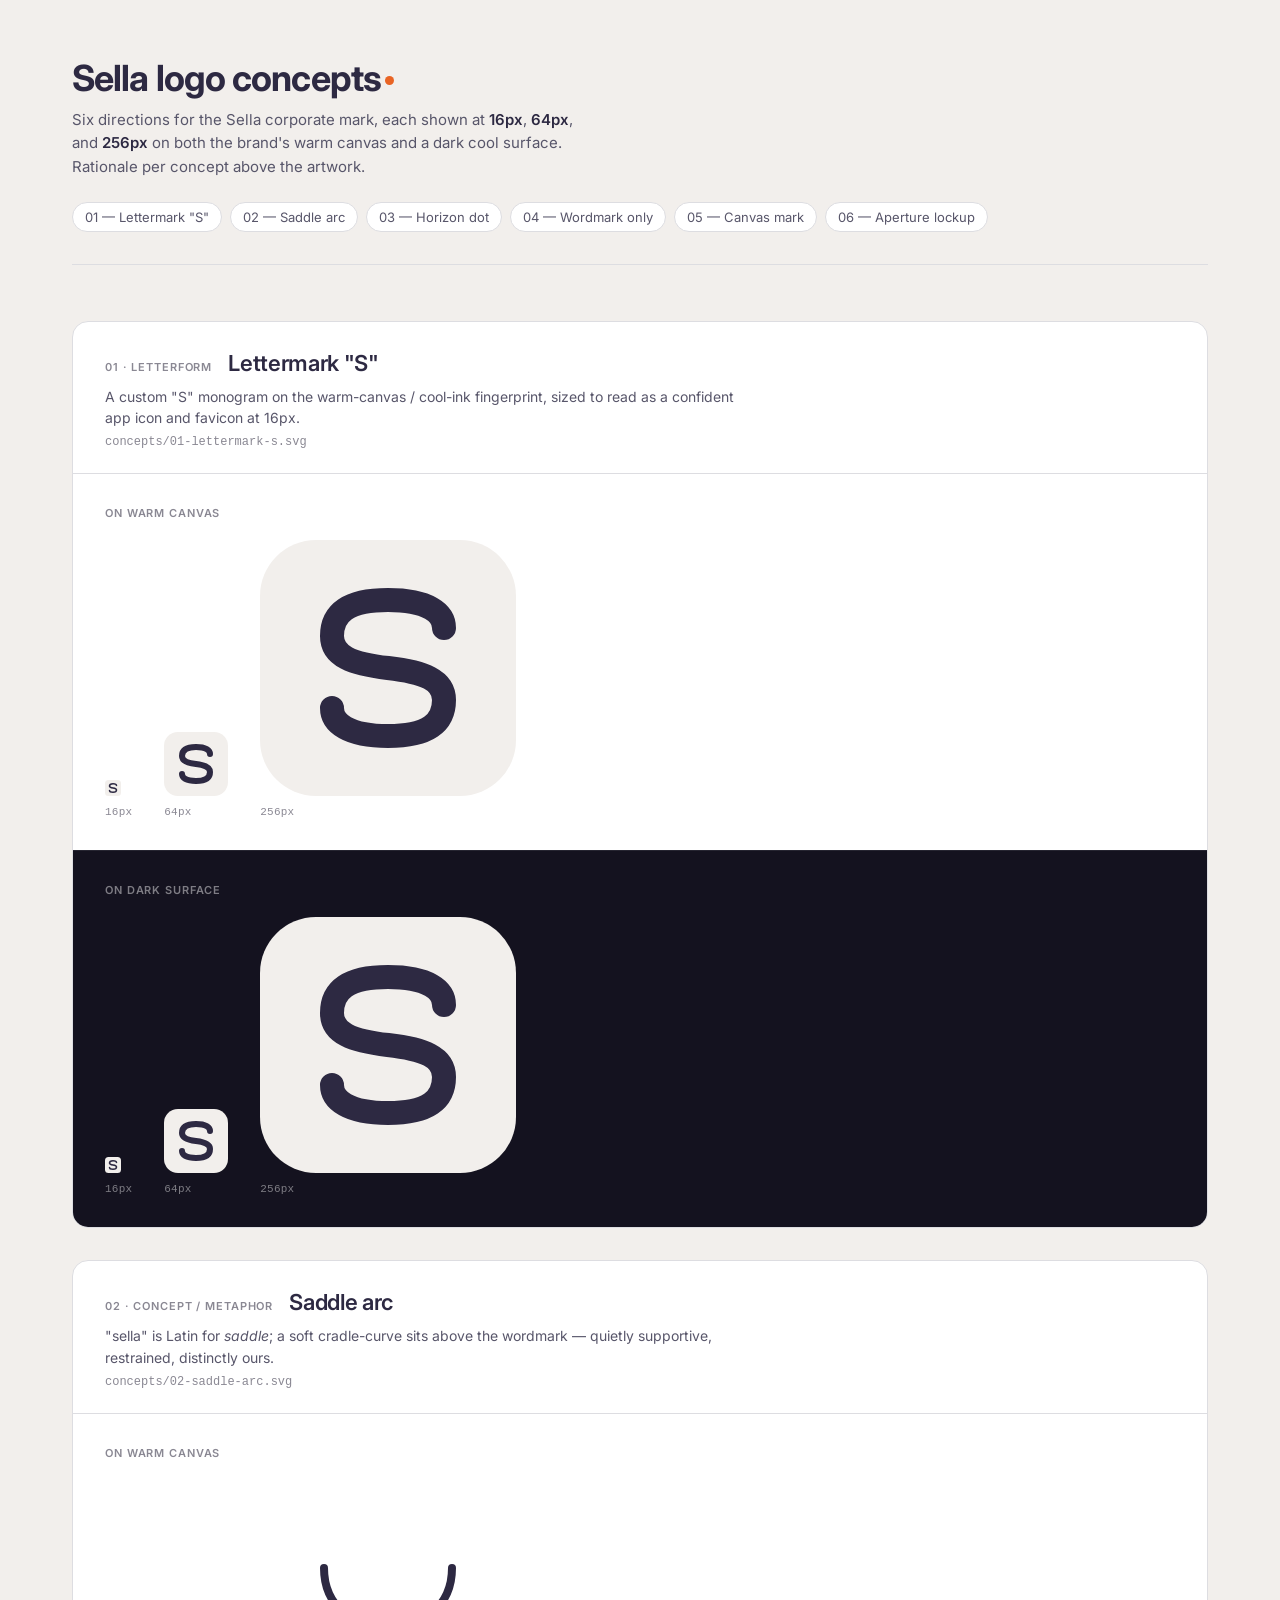
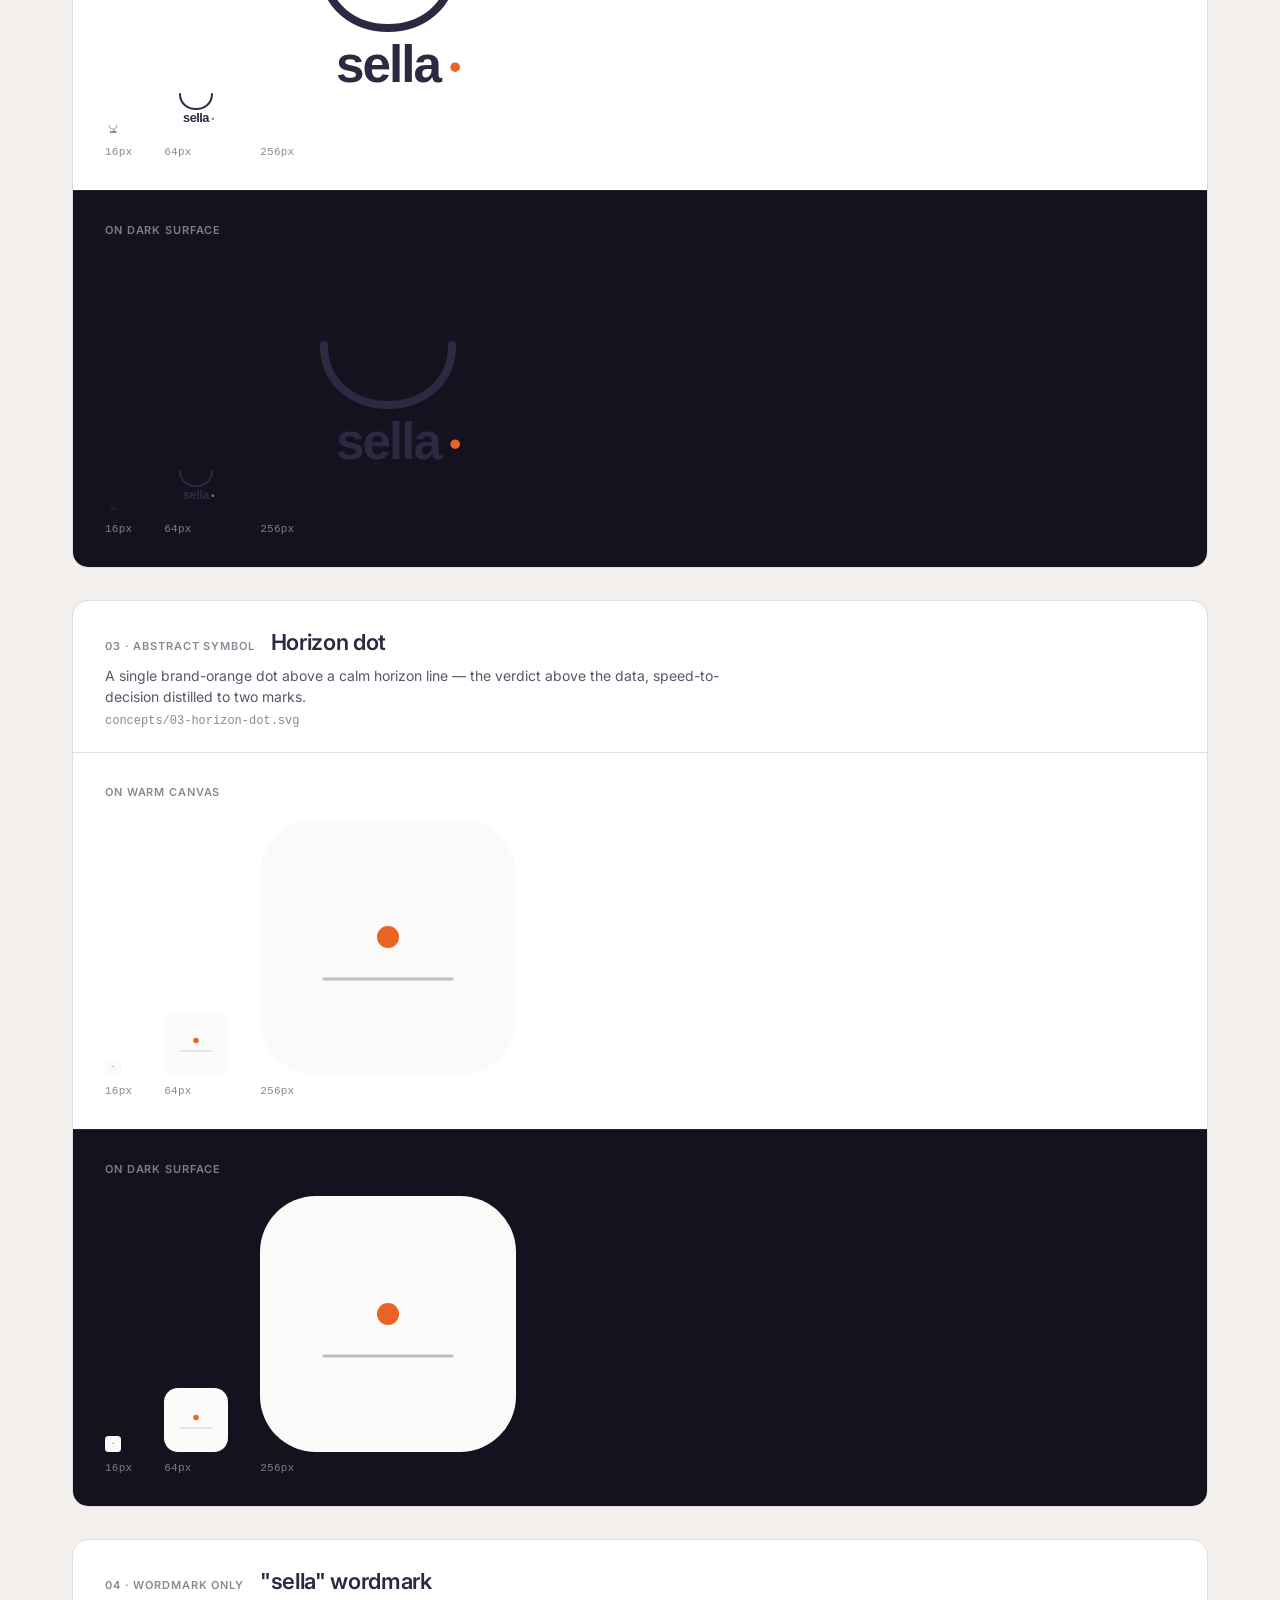
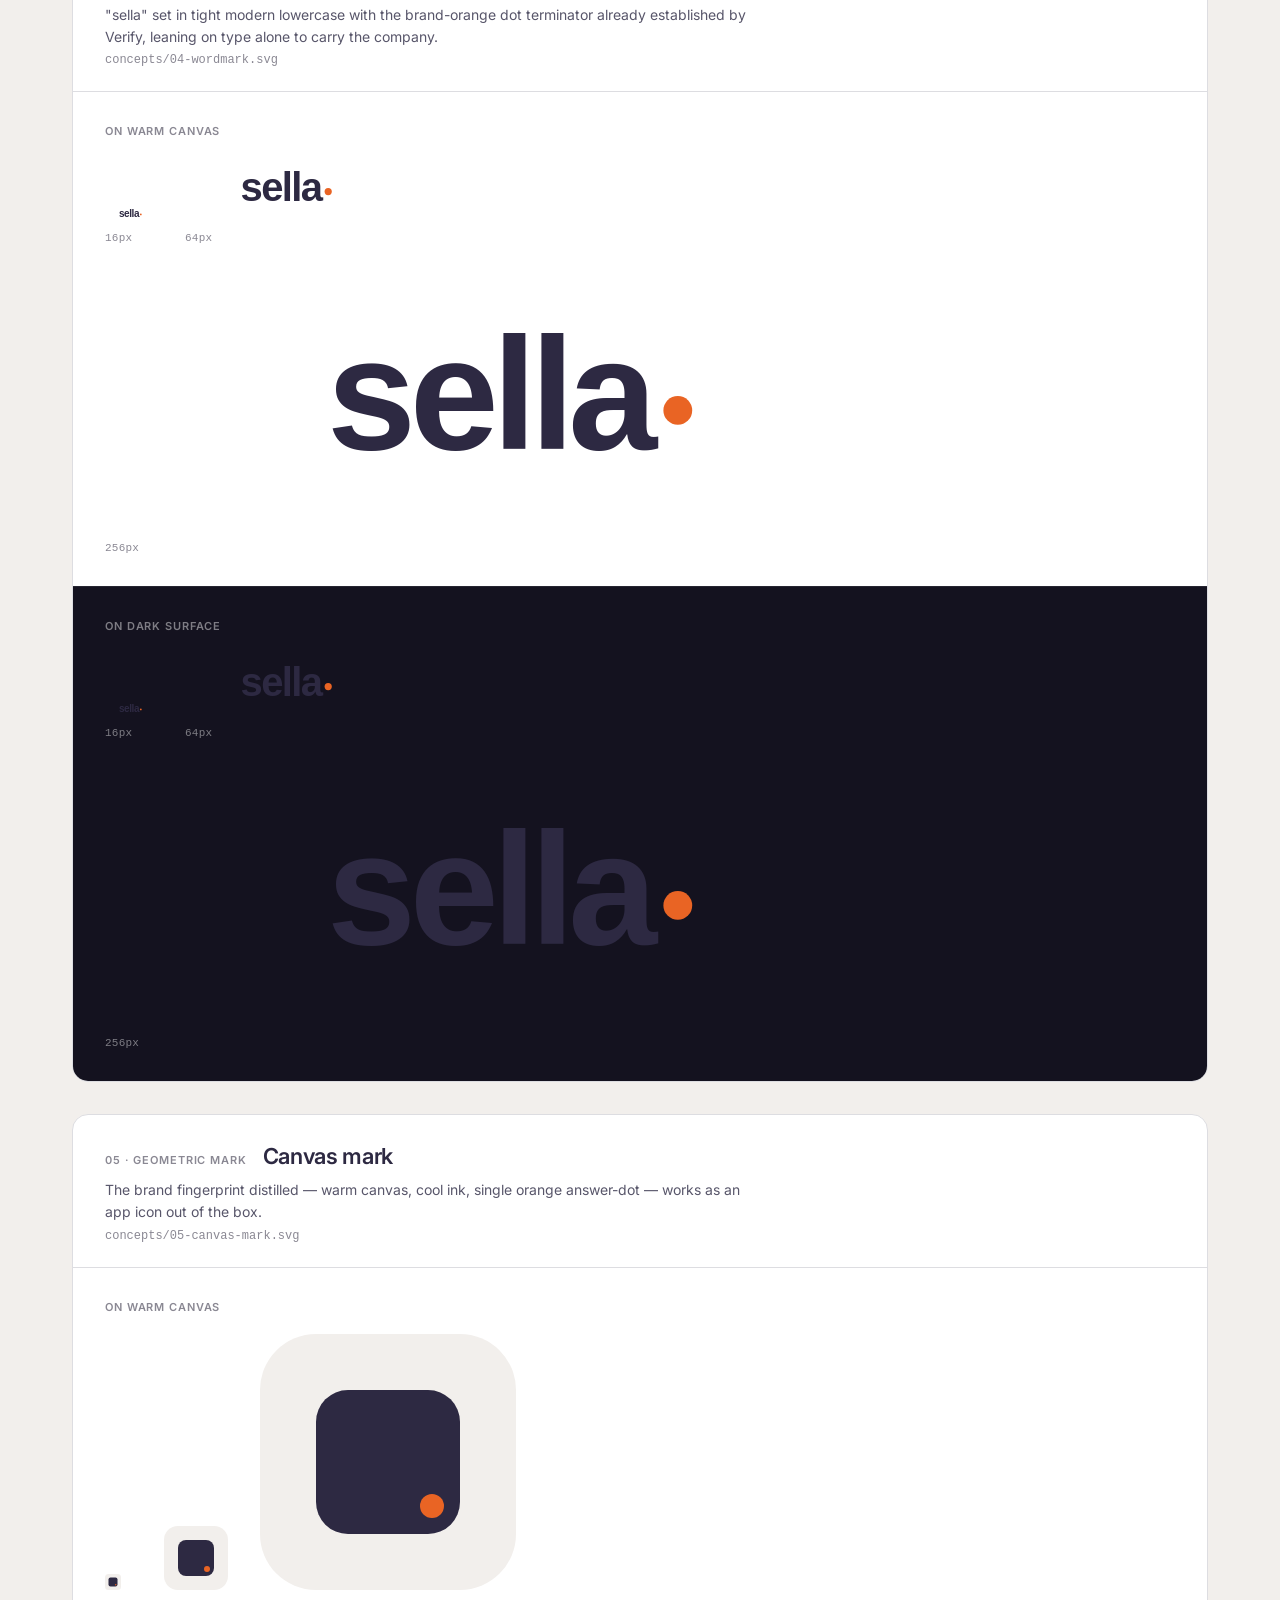
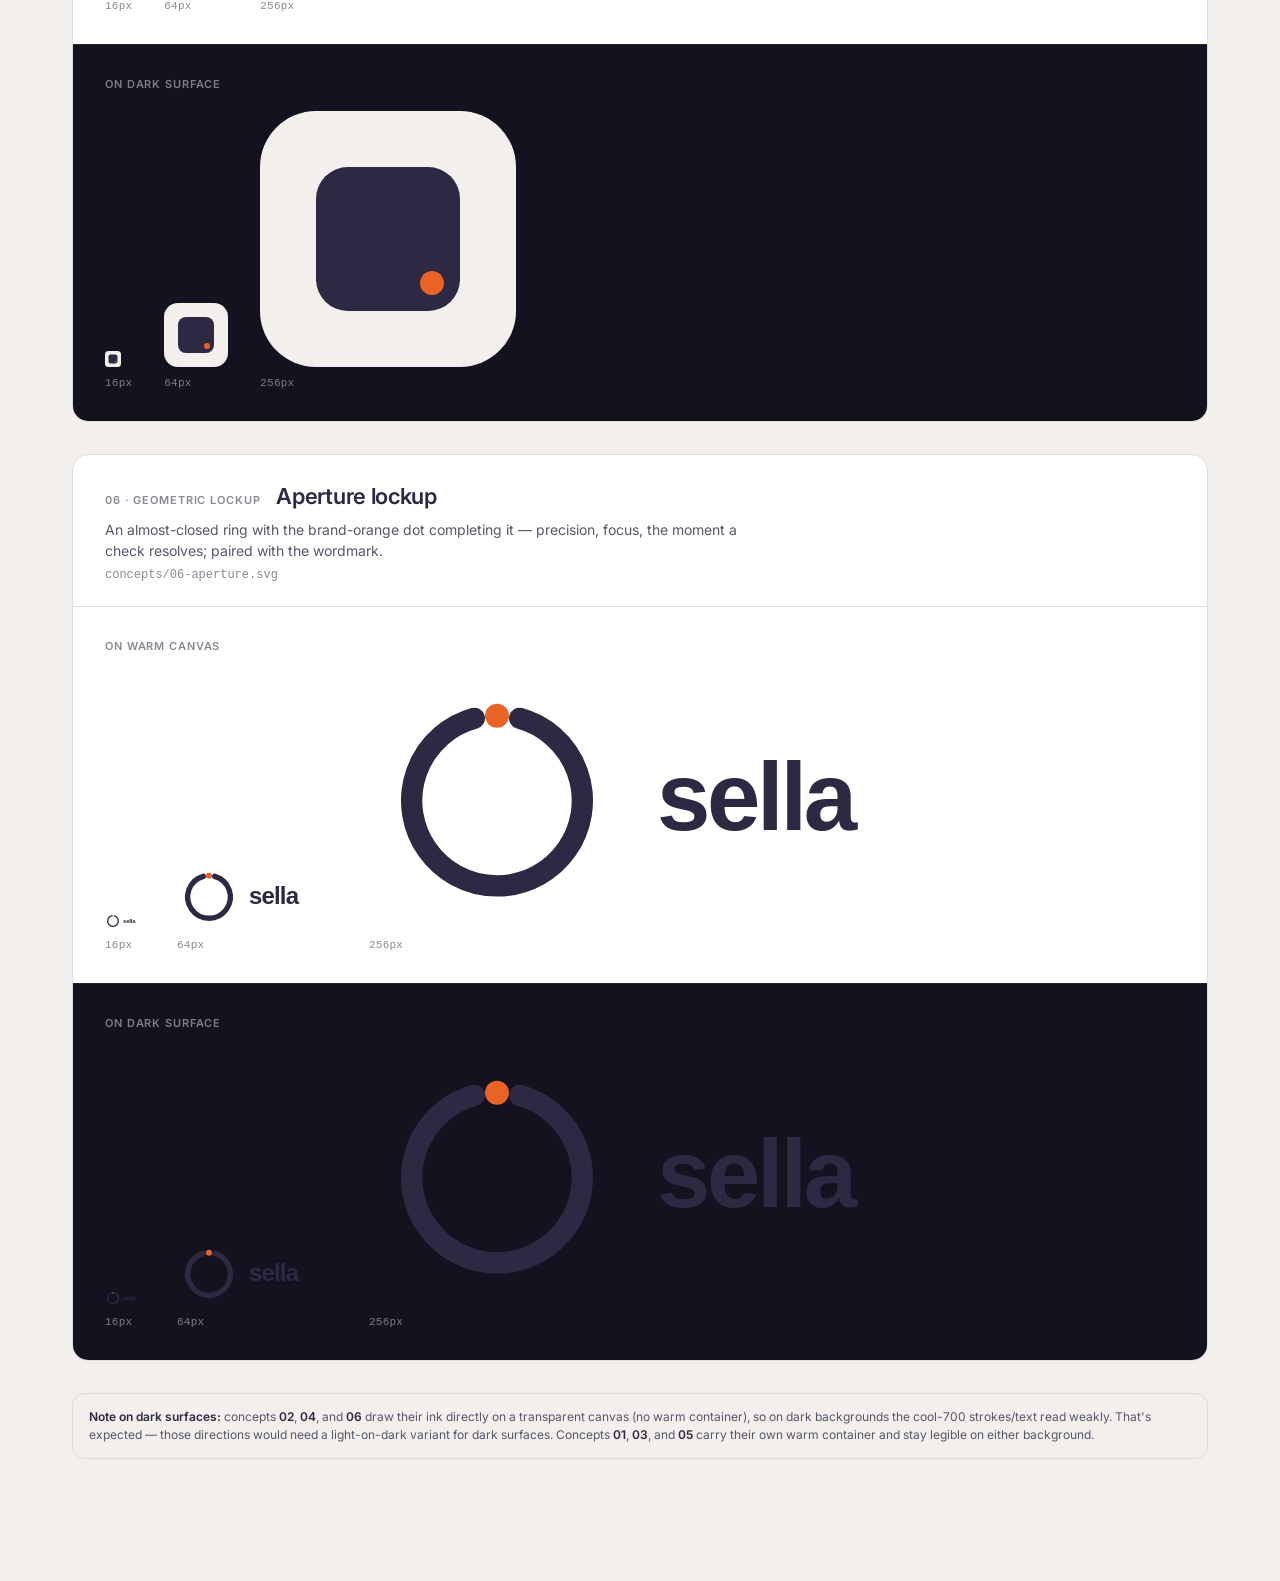
==== concepts/index.html @ 4db769bb "Add concepts/index.html viewer for side-by-side review A single-page viewer that displays each of th" ====
<!DOCTYPE html>
<html lang="en">
<head>
  <meta charset="UTF-8" />
  <meta name="viewport" content="width=device-width, initial-scale=1.0" />
  <title>Sella logo concepts — review</title>
  <link rel="preconnect" href="https://fonts.googleapis.com" />
  <link rel="preconnect" href="https://fonts.gstatic.com" crossorigin />
  <link href="https://fonts.googleapis.com/css2?family=Inter:wght@400;500;600;700&display=swap" rel="stylesheet" />
  <style>
    :root {
      --primary-500: #E96424;
      --cool-100: #DDDDE1;
      --cool-200: #BEBDC4;
      --cool-300: #8A8893;
      --cool-400: #58566A;
      --cool-700: #2D2942;
      --warm-50: #FFFFFF;
      --warm-100: #F2EFEC;
      --warm-200: #DDDAD4;
      --dark-bg: #14121F;
    }

    * { box-sizing: border-box; }

    html, body {
      margin: 0;
      padding: 0;
      font-family: 'Inter', system-ui, -apple-system, 'Helvetica Neue', sans-serif;
      color: var(--cool-700);
      background: var(--warm-100);
      -webkit-font-smoothing: antialiased;
    }

    .page {
      max-width: 1200px;
      margin: 0 auto;
      padding: 56px 32px 96px;
    }

    .page__header {
      margin-bottom: 56px;
      padding-bottom: 32px;
      border-bottom: 1px solid var(--cool-100);
    }
    .page__title {
      font-size: 36px;
      font-weight: 700;
      letter-spacing: -0.025em;
      margin: 0 0 8px;
    }
    .page__title-dot {
      display: inline-block;
      width: 9px;
      height: 9px;
      border-radius: 50%;
      background: var(--primary-500);
      margin-left: 4px;
      vertical-align: 6px;
    }
    .page__sub {
      font-size: 15px;
      color: var(--cool-400);
      margin: 0;
      max-width: 56ch;
      line-height: 1.55;
    }
    .page__sub strong { color: var(--cool-700); font-weight: 600; }

    .toc {
      display: flex;
      flex-wrap: wrap;
      gap: 8px;
      margin-top: 24px;
    }
    .toc a {
      font-size: 13px;
      color: var(--cool-400);
      text-decoration: none;
      padding: 6px 12px;
      border: 1px solid var(--cool-100);
      border-radius: 999px;
      background: var(--warm-50);
      transition: color 150ms ease-out, border-color 150ms ease-out;
    }
    .toc a:hover {
      color: var(--cool-700);
      border-color: var(--cool-300);
    }

    .concept {
      background: var(--warm-50);
      border: 1px solid var(--cool-100);
      border-radius: 16px;
      margin-bottom: 32px;
      overflow: hidden;
    }
    .concept__header {
      padding: 28px 32px 24px;
      border-bottom: 1px solid var(--cool-100);
    }
    .concept__meta {
      display: flex;
      align-items: baseline;
      gap: 16px;
      margin-bottom: 10px;
    }
    .concept__num {
      font-size: 11px;
      font-weight: 600;
      letter-spacing: 0.08em;
      text-transform: uppercase;
      color: var(--cool-300);
    }
    .concept__title {
      font-size: 22px;
      font-weight: 600;
      letter-spacing: -0.015em;
      margin: 0;
    }
    .concept__rationale {
      font-size: 14px;
      color: var(--cool-400);
      margin: 0;
      max-width: 72ch;
      line-height: 1.55;
    }
    .concept__filename {
      font-family: 'JetBrains Mono', ui-monospace, 'SF Mono', Menlo, monospace;
      font-size: 12px;
      color: var(--cool-300);
      margin-top: 6px;
    }

    .panel {
      padding: 32px;
    }
    .panel--light { background: var(--warm-50); }
    .panel--dark { background: var(--dark-bg); }
    .panel + .panel { border-top: 1px solid var(--cool-100); }
    .panel--dark + .panel,
    .panel + .panel--dark { border-top-color: rgba(255, 255, 255, 0.08); }

    .panel__label {
      font-size: 11px;
      font-weight: 600;
      letter-spacing: 0.08em;
      text-transform: uppercase;
      color: var(--cool-300);
      margin: 0 0 20px;
    }
    .panel--dark .panel__label { color: rgba(255, 255, 255, 0.45); }

    .row {
      display: flex;
      flex-wrap: wrap;
      align-items: flex-end;
      gap: 32px;
    }

    .cell {
      display: flex;
      flex-direction: column;
      align-items: flex-start;
      gap: 10px;
    }
    .cell__stage {
      display: flex;
      align-items: flex-end;
      min-height: 16px;
    }
    .cell__stage img {
      display: block;
      max-width: none;
    }
    .cell__caption {
      font-family: 'JetBrains Mono', ui-monospace, 'SF Mono', Menlo, monospace;
      font-size: 11px;
      color: var(--cool-300);
      letter-spacing: 0.02em;
    }
    .panel--dark .cell__caption { color: rgba(255, 255, 255, 0.45); }

    .legend {
      margin-top: 8px;
      padding: 14px 16px;
      background: var(--warm-100);
      border: 1px solid var(--cool-100);
      border-radius: 12px;
      font-size: 12px;
      color: var(--cool-400);
      line-height: 1.5;
    }
    .legend strong { color: var(--cool-700); font-weight: 600; }
  </style>
</head>
<body>
  <div class="page">
    <header class="page__header">
      <h1 class="page__title">Sella logo concepts<span class="page__title-dot"></span></h1>
      <p class="page__sub">
        Six directions for the Sella corporate mark, each shown at <strong>16px</strong>, <strong>64px</strong>, and <strong>256px</strong> on both the brand's warm canvas and a dark cool surface. Rationale per concept above the artwork.
      </p>
      <nav class="toc">
        <a href="#c1">01 — Lettermark "S"</a>
        <a href="#c2">02 — Saddle arc</a>
        <a href="#c3">03 — Horizon dot</a>
        <a href="#c4">04 — Wordmark only</a>
        <a href="#c5">05 — Canvas mark</a>
        <a href="#c6">06 — Aperture lockup</a>
      </nav>
    </header>

    <section class="concept" id="c1">
      <div class="concept__header">
        <div class="concept__meta">
          <span class="concept__num">01 · Letterform</span>
          <h2 class="concept__title">Lettermark "S"</h2>
        </div>
        <p class="concept__rationale">
          A custom "S" monogram on the warm-canvas / cool-ink fingerprint, sized to read as a confident app icon and favicon at 16px.
        </p>
        <div class="concept__filename">concepts/01-lettermark-s.svg</div>
      </div>
      <div class="panel panel--light">
        <p class="panel__label">On warm canvas</p>
        <div class="row">
          <div class="cell"><div class="cell__stage"><img src="01-lettermark-s.svg" height="16" alt="01 at 16px" /></div><span class="cell__caption">16px</span></div>
          <div class="cell"><div class="cell__stage"><img src="01-lettermark-s.svg" height="64" alt="01 at 64px" /></div><span class="cell__caption">64px</span></div>
          <div class="cell"><div class="cell__stage"><img src="01-lettermark-s.svg" height="256" alt="01 at 256px" /></div><span class="cell__caption">256px</span></div>
        </div>
      </div>
      <div class="panel panel--dark">
        <p class="panel__label">On dark surface</p>
        <div class="row">
          <div class="cell"><div class="cell__stage"><img src="01-lettermark-s.svg" height="16" alt="01 at 16px on dark" /></div><span class="cell__caption">16px</span></div>
          <div class="cell"><div class="cell__stage"><img src="01-lettermark-s.svg" height="64" alt="01 at 64px on dark" /></div><span class="cell__caption">64px</span></div>
          <div class="cell"><div class="cell__stage"><img src="01-lettermark-s.svg" height="256" alt="01 at 256px on dark" /></div><span class="cell__caption">256px</span></div>
        </div>
      </div>
    </section>

    <section class="concept" id="c2">
      <div class="concept__header">
        <div class="concept__meta">
          <span class="concept__num">02 · Concept / metaphor</span>
          <h2 class="concept__title">Saddle arc</h2>
        </div>
        <p class="concept__rationale">
          "sella" is Latin for <em>saddle</em>; a soft cradle-curve sits above the wordmark — quietly supportive, restrained, distinctly ours.
        </p>
        <div class="concept__filename">concepts/02-saddle-arc.svg</div>
      </div>
      <div class="panel panel--light">
        <p class="panel__label">On warm canvas</p>
        <div class="row">
          <div class="cell"><div class="cell__stage"><img src="02-saddle-arc.svg" height="16" alt="02 at 16px" /></div><span class="cell__caption">16px</span></div>
          <div class="cell"><div class="cell__stage"><img src="02-saddle-arc.svg" height="64" alt="02 at 64px" /></div><span class="cell__caption">64px</span></div>
          <div class="cell"><div class="cell__stage"><img src="02-saddle-arc.svg" height="256" alt="02 at 256px" /></div><span class="cell__caption">256px</span></div>
        </div>
      </div>
      <div class="panel panel--dark">
        <p class="panel__label">On dark surface</p>
        <div class="row">
          <div class="cell"><div class="cell__stage"><img src="02-saddle-arc.svg" height="16" alt="02 at 16px on dark" /></div><span class="cell__caption">16px</span></div>
          <div class="cell"><div class="cell__stage"><img src="02-saddle-arc.svg" height="64" alt="02 at 64px on dark" /></div><span class="cell__caption">64px</span></div>
          <div class="cell"><div class="cell__stage"><img src="02-saddle-arc.svg" height="256" alt="02 at 256px on dark" /></div><span class="cell__caption">256px</span></div>
        </div>
      </div>
    </section>

    <section class="concept" id="c3">
      <div class="concept__header">
        <div class="concept__meta">
          <span class="concept__num">03 · Abstract symbol</span>
          <h2 class="concept__title">Horizon dot</h2>
        </div>
        <p class="concept__rationale">
          A single brand-orange dot above a calm horizon line — the verdict above the data, speed-to-decision distilled to two marks.
        </p>
        <div class="concept__filename">concepts/03-horizon-dot.svg</div>
      </div>
      <div class="panel panel--light">
        <p class="panel__label">On warm canvas</p>
        <div class="row">
          <div class="cell"><div class="cell__stage"><img src="03-horizon-dot.svg" height="16" alt="03 at 16px" /></div><span class="cell__caption">16px</span></div>
          <div class="cell"><div class="cell__stage"><img src="03-horizon-dot.svg" height="64" alt="03 at 64px" /></div><span class="cell__caption">64px</span></div>
          <div class="cell"><div class="cell__stage"><img src="03-horizon-dot.svg" height="256" alt="03 at 256px" /></div><span class="cell__caption">256px</span></div>
        </div>
      </div>
      <div class="panel panel--dark">
        <p class="panel__label">On dark surface</p>
        <div class="row">
          <div class="cell"><div class="cell__stage"><img src="03-horizon-dot.svg" height="16" alt="03 at 16px on dark" /></div><span class="cell__caption">16px</span></div>
          <div class="cell"><div class="cell__stage"><img src="03-horizon-dot.svg" height="64" alt="03 at 64px on dark" /></div><span class="cell__caption">64px</span></div>
          <div class="cell"><div class="cell__stage"><img src="03-horizon-dot.svg" height="256" alt="03 at 256px on dark" /></div><span class="cell__caption">256px</span></div>
        </div>
      </div>
    </section>

    <section class="concept" id="c4">
      <div class="concept__header">
        <div class="concept__meta">
          <span class="concept__num">04 · Wordmark only</span>
          <h2 class="concept__title">"sella" wordmark</h2>
        </div>
        <p class="concept__rationale">
          "sella" set in tight modern lowercase with the brand-orange dot terminator already established by Verify, leaning on type alone to carry the company.
        </p>
        <div class="concept__filename">concepts/04-wordmark.svg</div>
      </div>
      <div class="panel panel--light">
        <p class="panel__label">On warm canvas</p>
        <div class="row">
          <div class="cell"><div class="cell__stage"><img src="04-wordmark.svg" height="16" alt="04 at 16px" /></div><span class="cell__caption">16px</span></div>
          <div class="cell"><div class="cell__stage"><img src="04-wordmark.svg" height="64" alt="04 at 64px" /></div><span class="cell__caption">64px</span></div>
          <div class="cell"><div class="cell__stage"><img src="04-wordmark.svg" height="256" alt="04 at 256px" /></div><span class="cell__caption">256px</span></div>
        </div>
      </div>
      <div class="panel panel--dark">
        <p class="panel__label">On dark surface</p>
        <div class="row">
          <div class="cell"><div class="cell__stage"><img src="04-wordmark.svg" height="16" alt="04 at 16px on dark" /></div><span class="cell__caption">16px</span></div>
          <div class="cell"><div class="cell__stage"><img src="04-wordmark.svg" height="64" alt="04 at 64px on dark" /></div><span class="cell__caption">64px</span></div>
          <div class="cell"><div class="cell__stage"><img src="04-wordmark.svg" height="256" alt="04 at 256px on dark" /></div><span class="cell__caption">256px</span></div>
        </div>
      </div>
    </section>

    <section class="concept" id="c5">
      <div class="concept__header">
        <div class="concept__meta">
          <span class="concept__num">05 · Geometric mark</span>
          <h2 class="concept__title">Canvas mark</h2>
        </div>
        <p class="concept__rationale">
          The brand fingerprint distilled — warm canvas, cool ink, single orange answer-dot — works as an app icon out of the box.
        </p>
        <div class="concept__filename">concepts/05-canvas-mark.svg</div>
      </div>
      <div class="panel panel--light">
        <p class="panel__label">On warm canvas</p>
        <div class="row">
          <div class="cell"><div class="cell__stage"><img src="05-canvas-mark.svg" height="16" alt="05 at 16px" /></div><span class="cell__caption">16px</span></div>
          <div class="cell"><div class="cell__stage"><img src="05-canvas-mark.svg" height="64" alt="05 at 64px" /></div><span class="cell__caption">64px</span></div>
          <div class="cell"><div class="cell__stage"><img src="05-canvas-mark.svg" height="256" alt="05 at 256px" /></div><span class="cell__caption">256px</span></div>
        </div>
      </div>
      <div class="panel panel--dark">
        <p class="panel__label">On dark surface</p>
        <div class="row">
          <div class="cell"><div class="cell__stage"><img src="05-canvas-mark.svg" height="16" alt="05 at 16px on dark" /></div><span class="cell__caption">16px</span></div>
          <div class="cell"><div class="cell__stage"><img src="05-canvas-mark.svg" height="64" alt="05 at 64px on dark" /></div><span class="cell__caption">64px</span></div>
          <div class="cell"><div class="cell__stage"><img src="05-canvas-mark.svg" height="256" alt="05 at 256px on dark" /></div><span class="cell__caption">256px</span></div>
        </div>
      </div>
    </section>

    <section class="concept" id="c6">
      <div class="concept__header">
        <div class="concept__meta">
          <span class="concept__num">06 · Geometric lockup</span>
          <h2 class="concept__title">Aperture lockup</h2>
        </div>
        <p class="concept__rationale">
          An almost-closed ring with the brand-orange dot completing it — precision, focus, the moment a check resolves; paired with the wordmark.
        </p>
        <div class="concept__filename">concepts/06-aperture.svg</div>
      </div>
      <div class="panel panel--light">
        <p class="panel__label">On warm canvas</p>
        <div class="row">
          <div class="cell"><div class="cell__stage"><img src="06-aperture.svg" height="16" alt="06 at 16px" /></div><span class="cell__caption">16px</span></div>
          <div class="cell"><div class="cell__stage"><img src="06-aperture.svg" height="64" alt="06 at 64px" /></div><span class="cell__caption">64px</span></div>
          <div class="cell"><div class="cell__stage"><img src="06-aperture.svg" height="256" alt="06 at 256px" /></div><span class="cell__caption">256px</span></div>
        </div>
      </div>
      <div class="panel panel--dark">
        <p class="panel__label">On dark surface</p>
        <div class="row">
          <div class="cell"><div class="cell__stage"><img src="06-aperture.svg" height="16" alt="06 at 16px on dark" /></div><span class="cell__caption">16px</span></div>
          <div class="cell"><div class="cell__stage"><img src="06-aperture.svg" height="64" alt="06 at 64px on dark" /></div><span class="cell__caption">64px</span></div>
          <div class="cell"><div class="cell__stage"><img src="06-aperture.svg" height="256" alt="06 at 256px on dark" /></div><span class="cell__caption">256px</span></div>
        </div>
      </div>
    </section>

    <p class="legend">
      <strong>Note on dark surfaces:</strong> concepts <strong>02</strong>, <strong>04</strong>, and <strong>06</strong> draw their ink directly on a transparent canvas (no warm container), so on dark backgrounds the cool-700 strokes/text read weakly. That's expected — those directions would need a light-on-dark variant for dark surfaces. Concepts <strong>01</strong>, <strong>03</strong>, and <strong>05</strong> carry their own warm container and stay legible on either background.
    </p>
  </div>
</body>
</html>
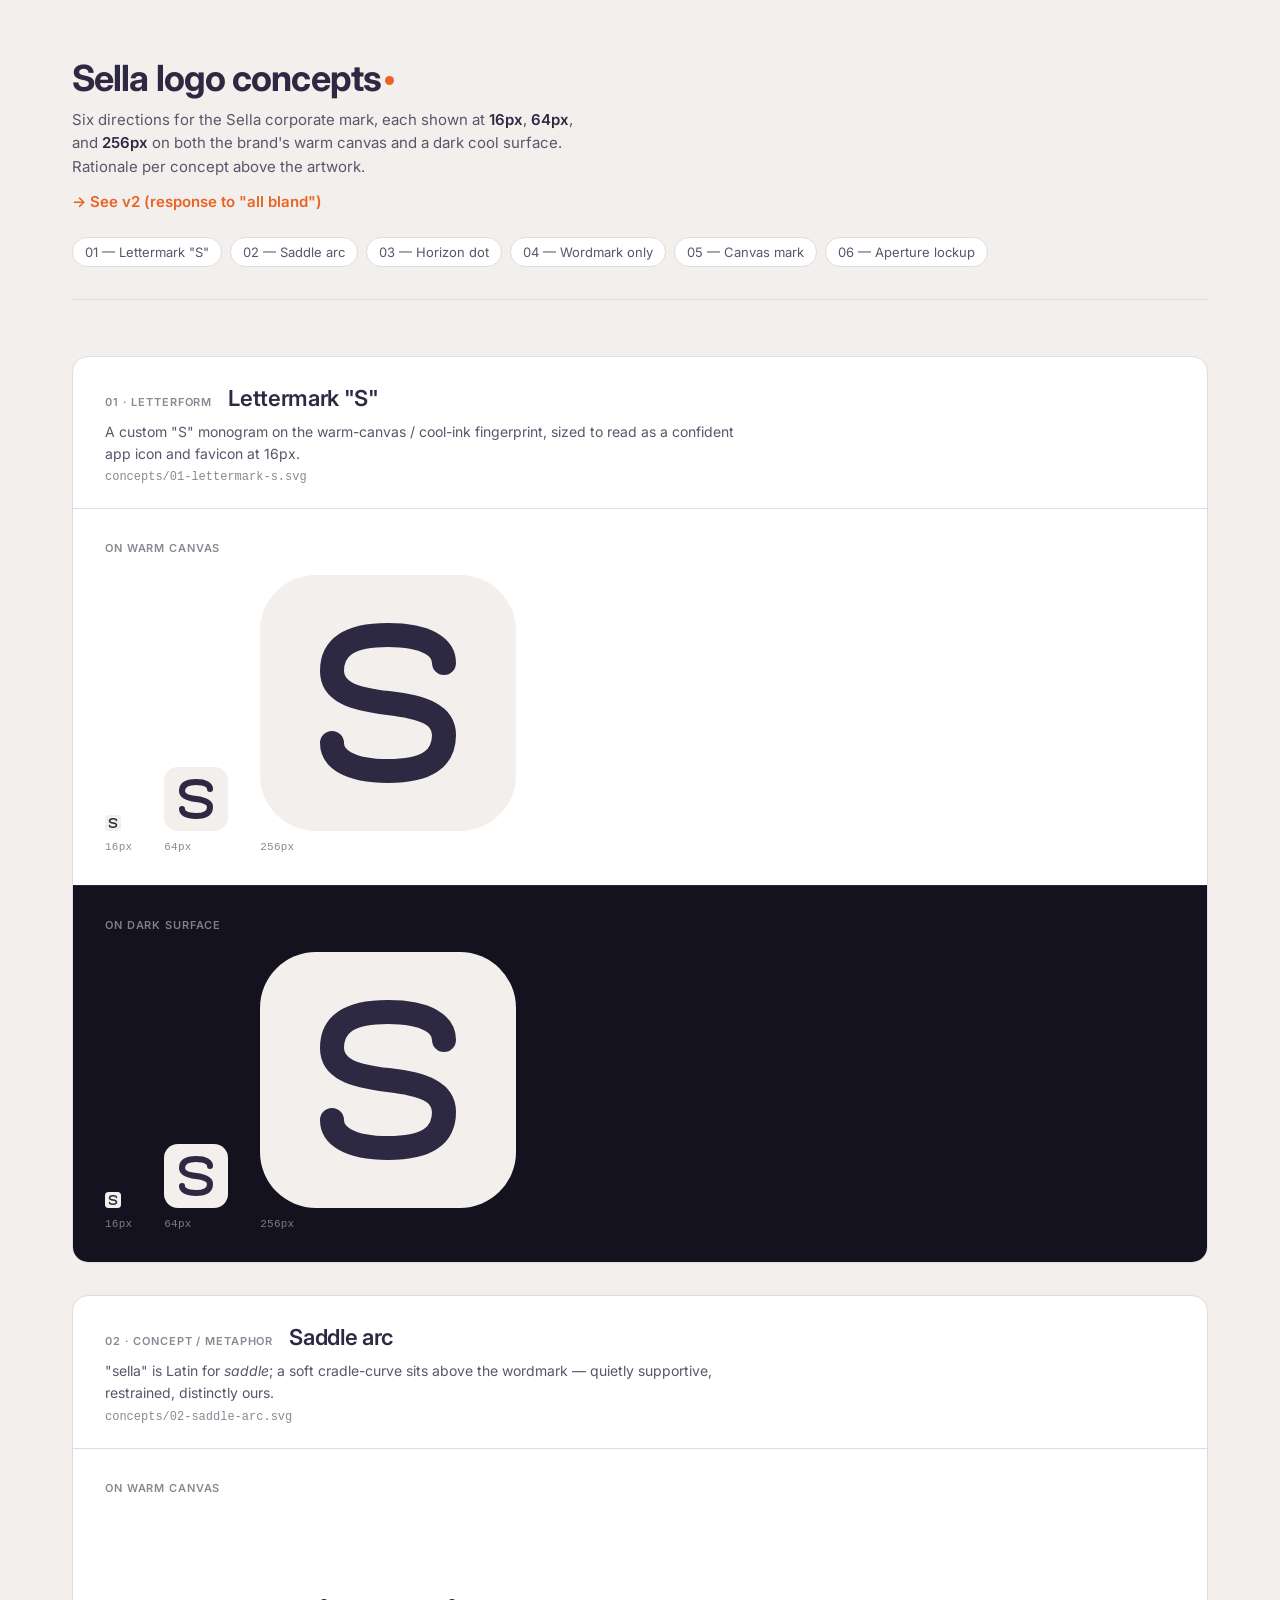
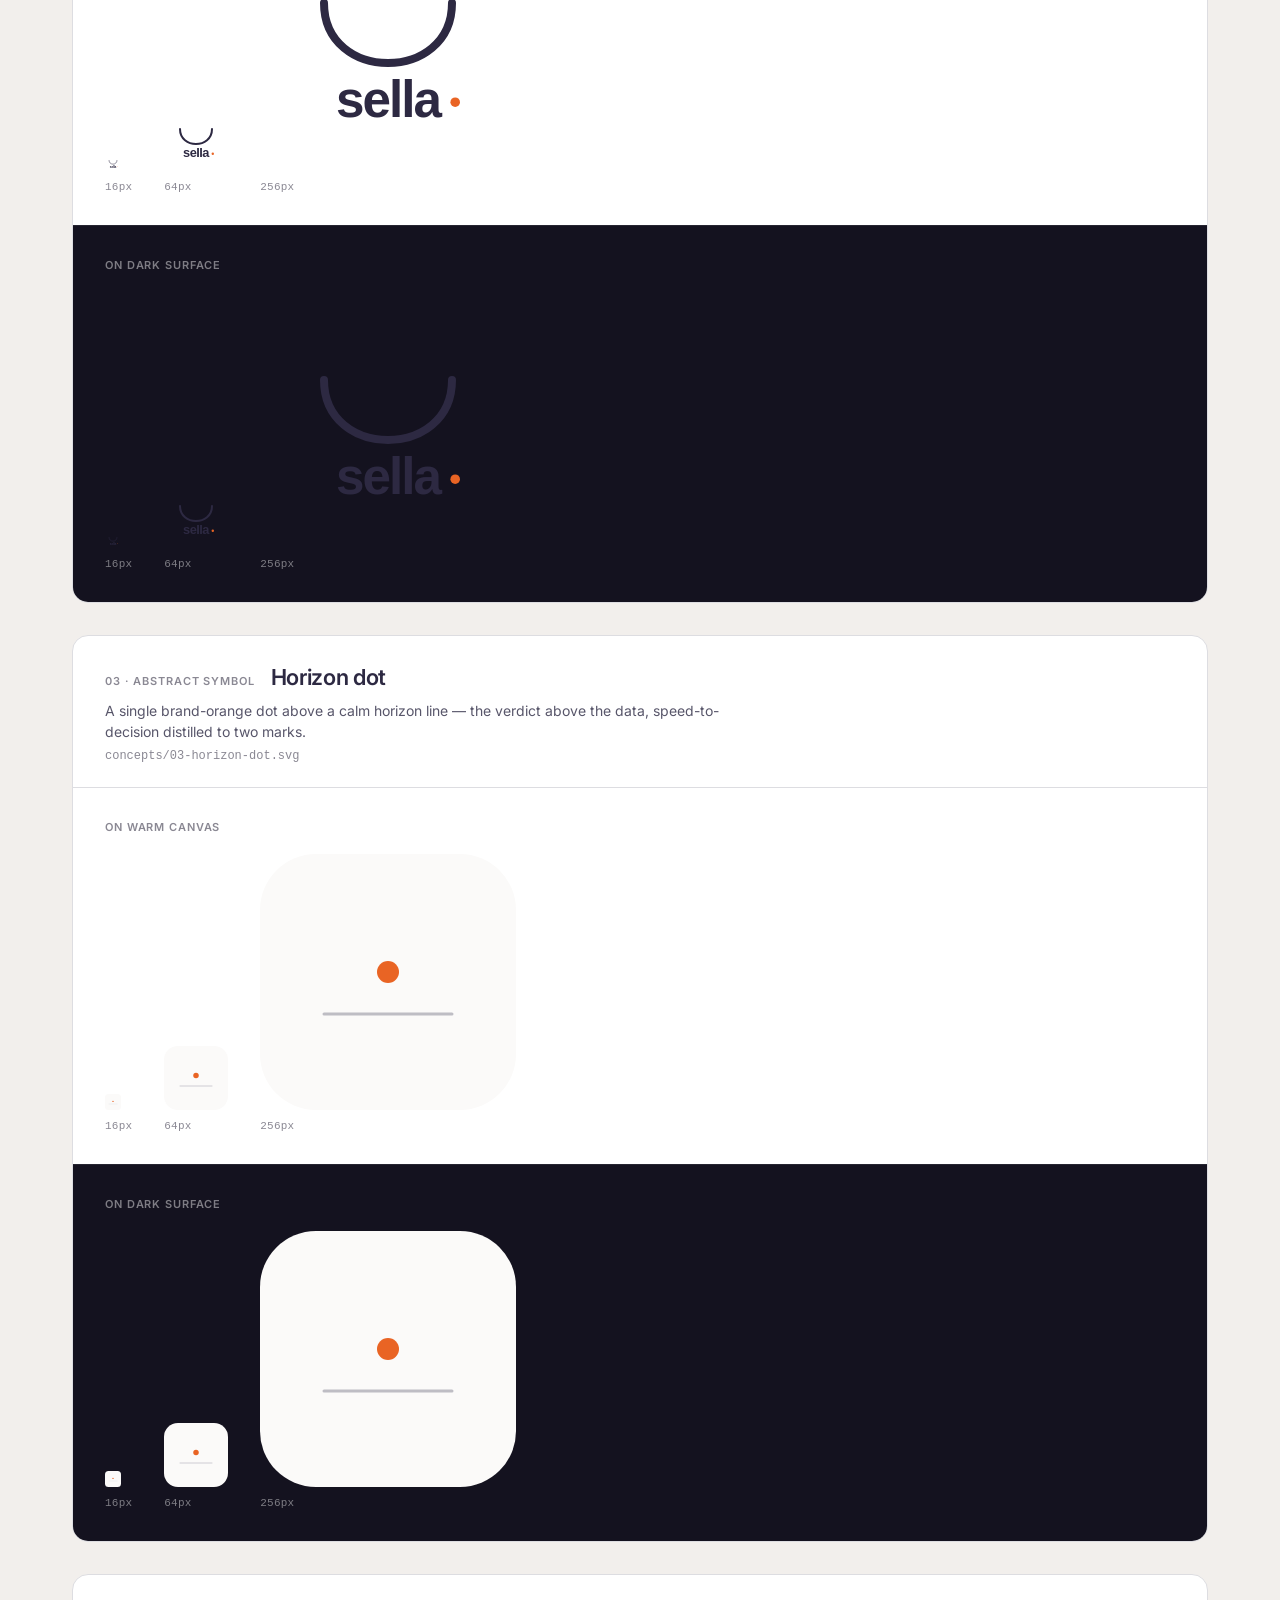
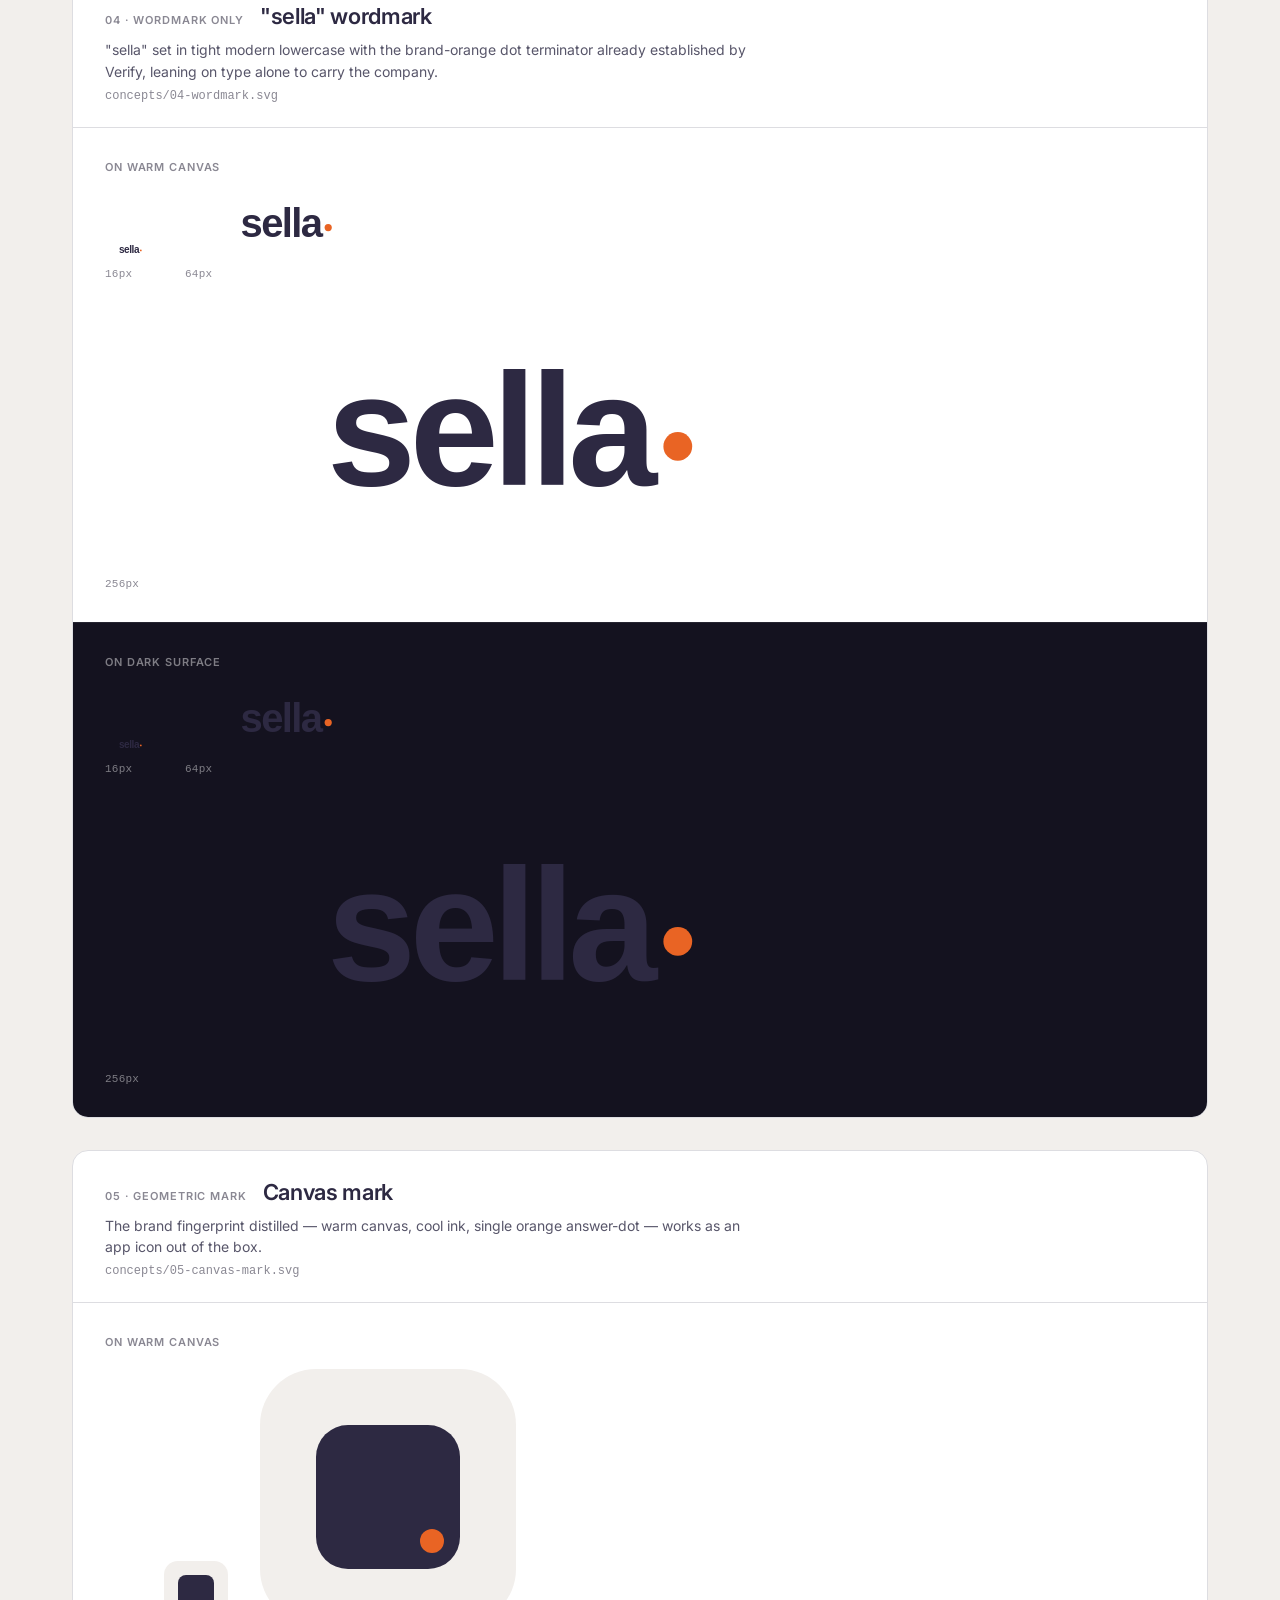
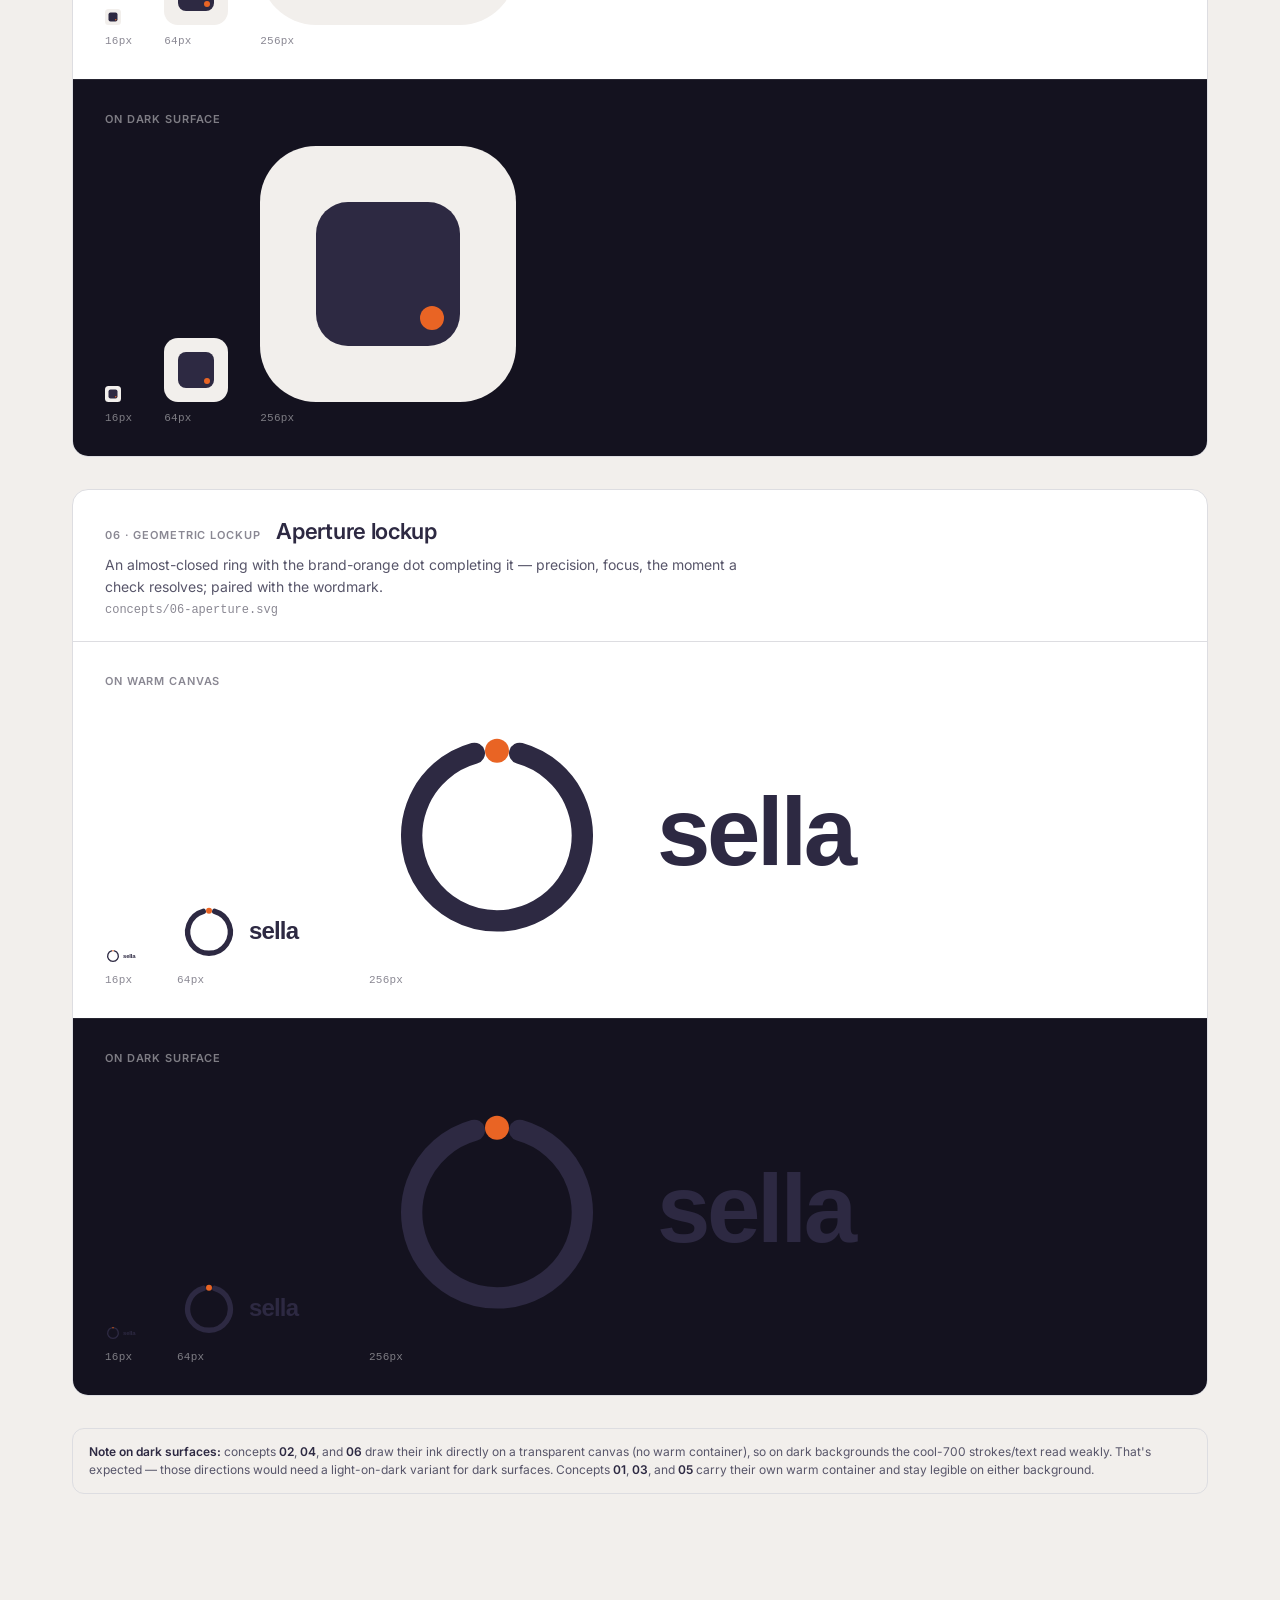
==== commit 6564c8d5: "Add v2 logo concepts in concepts/v2/ — response to "all bland" Six fresh directions, each with one s" ====
--- a/concepts/index.html
+++ b/concepts/index.html
@@ -4,6 +4,19 @@
   <meta charset="UTF-8" />
   <meta name="viewport" content="width=device-width, initial-scale=1.0" />
   <title>Sella logo concepts — review</title>
+  <script>
+    // Vercel cleanUrls strips trailing slashes (e.g. /concepts), which
+    // makes the browser resolve relative paths against the parent dir.
+    // Inject a <base> so relative <img> srcs still resolve to /concepts/.
+    (function () {
+      var path = window.location.pathname;
+      if (!path.endsWith('/') && !/\.[a-z0-9]+$/i.test(path)) {
+        var base = document.createElement('base');
+        base.href = path + '/';
+        document.head.insertBefore(base, document.head.firstChild);
+      }
+    })();
+  </script>
   <link rel="preconnect" href="https://fonts.googleapis.com" />
   <link rel="preconnect" href="https://fonts.gstatic.com" crossorigin />
   <link href="https://fonts.googleapis.com/css2?family=Inter:wght@400;500;600;700&display=swap" rel="stylesheet" />
@@ -201,6 +214,7 @@
       <p class="page__sub">
         Six directions for the Sella corporate mark, each shown at <strong>16px</strong>, <strong>64px</strong>, and <strong>256px</strong> on both the brand's warm canvas and a dark cool surface. Rationale per concept above the artwork.
       </p>
+      <p class="page__sub" style="margin-top:12px"><a href="v2/" style="color:var(--primary-500); text-decoration:none; font-weight:600">→ See v2 (response to "all bland")</a></p>
       <nav class="toc">
         <a href="#c1">01 — Lettermark "S"</a>
         <a href="#c2">02 — Saddle arc</a>
